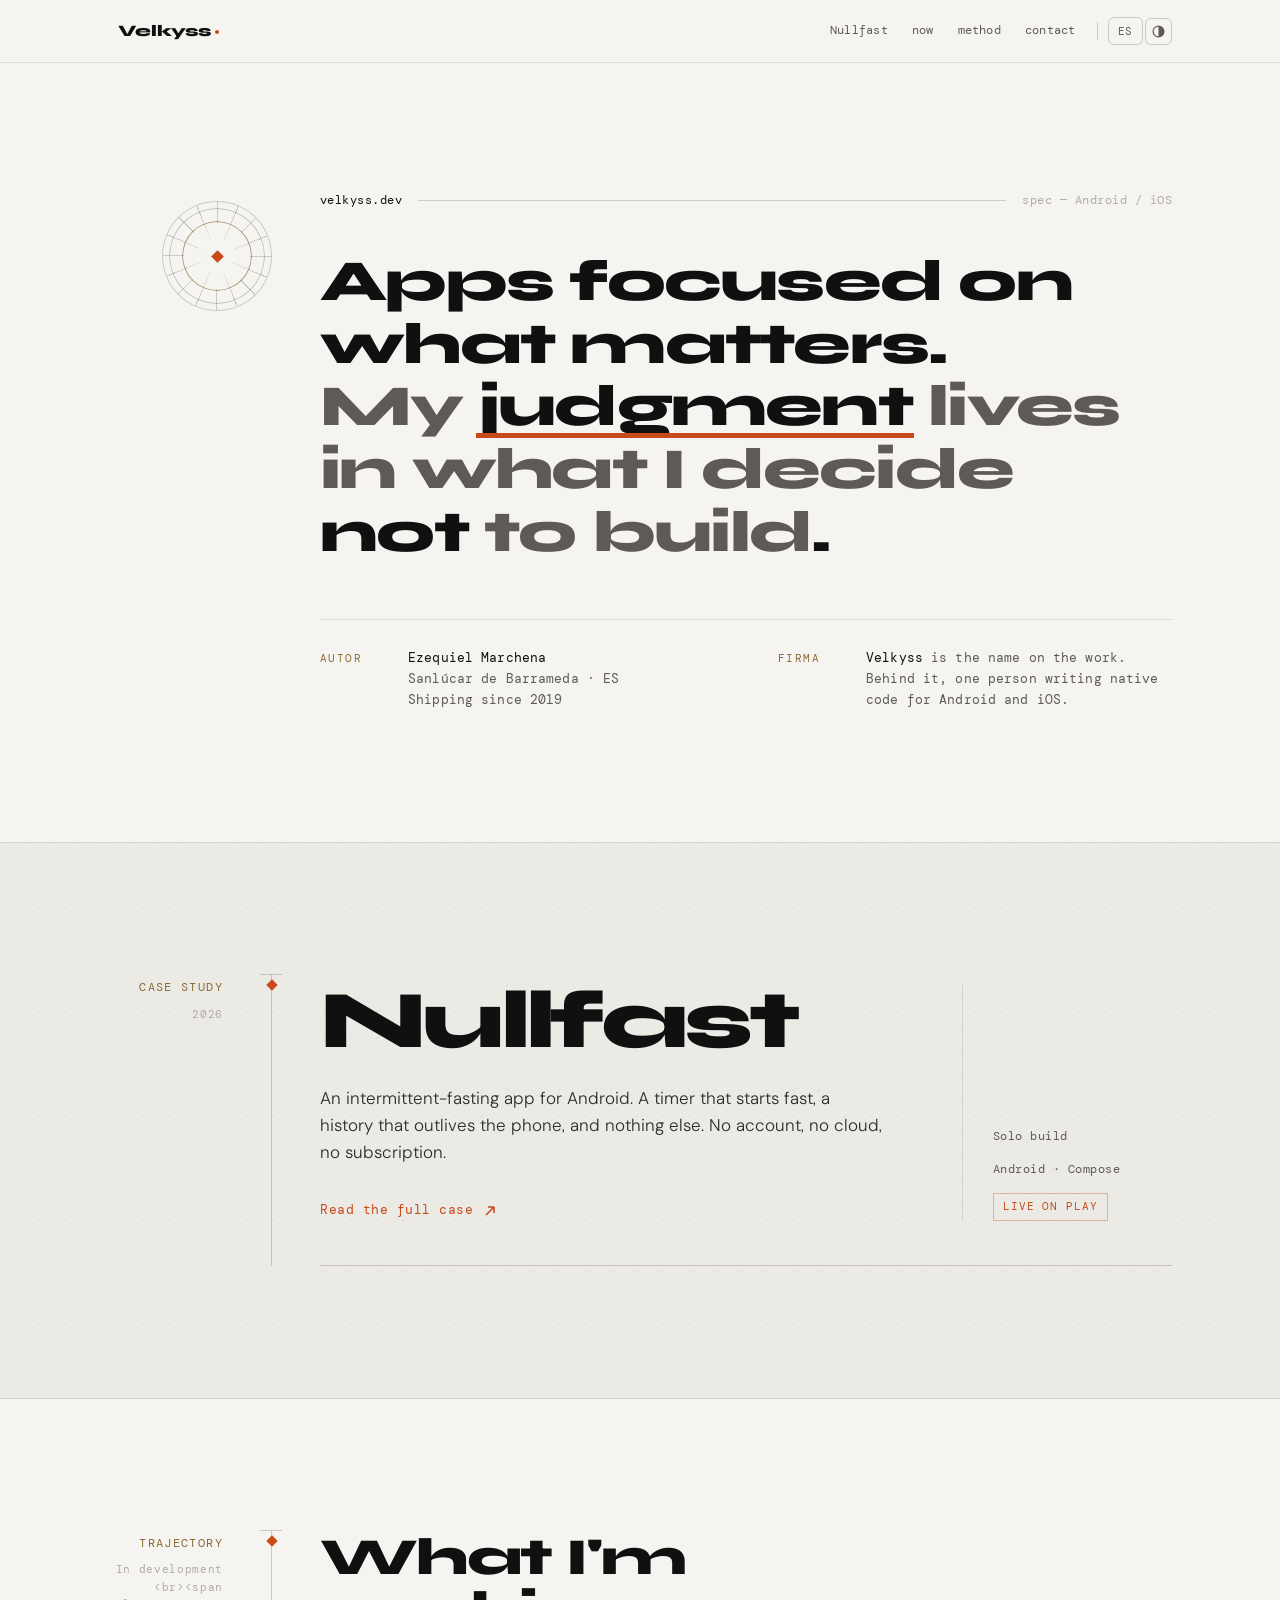
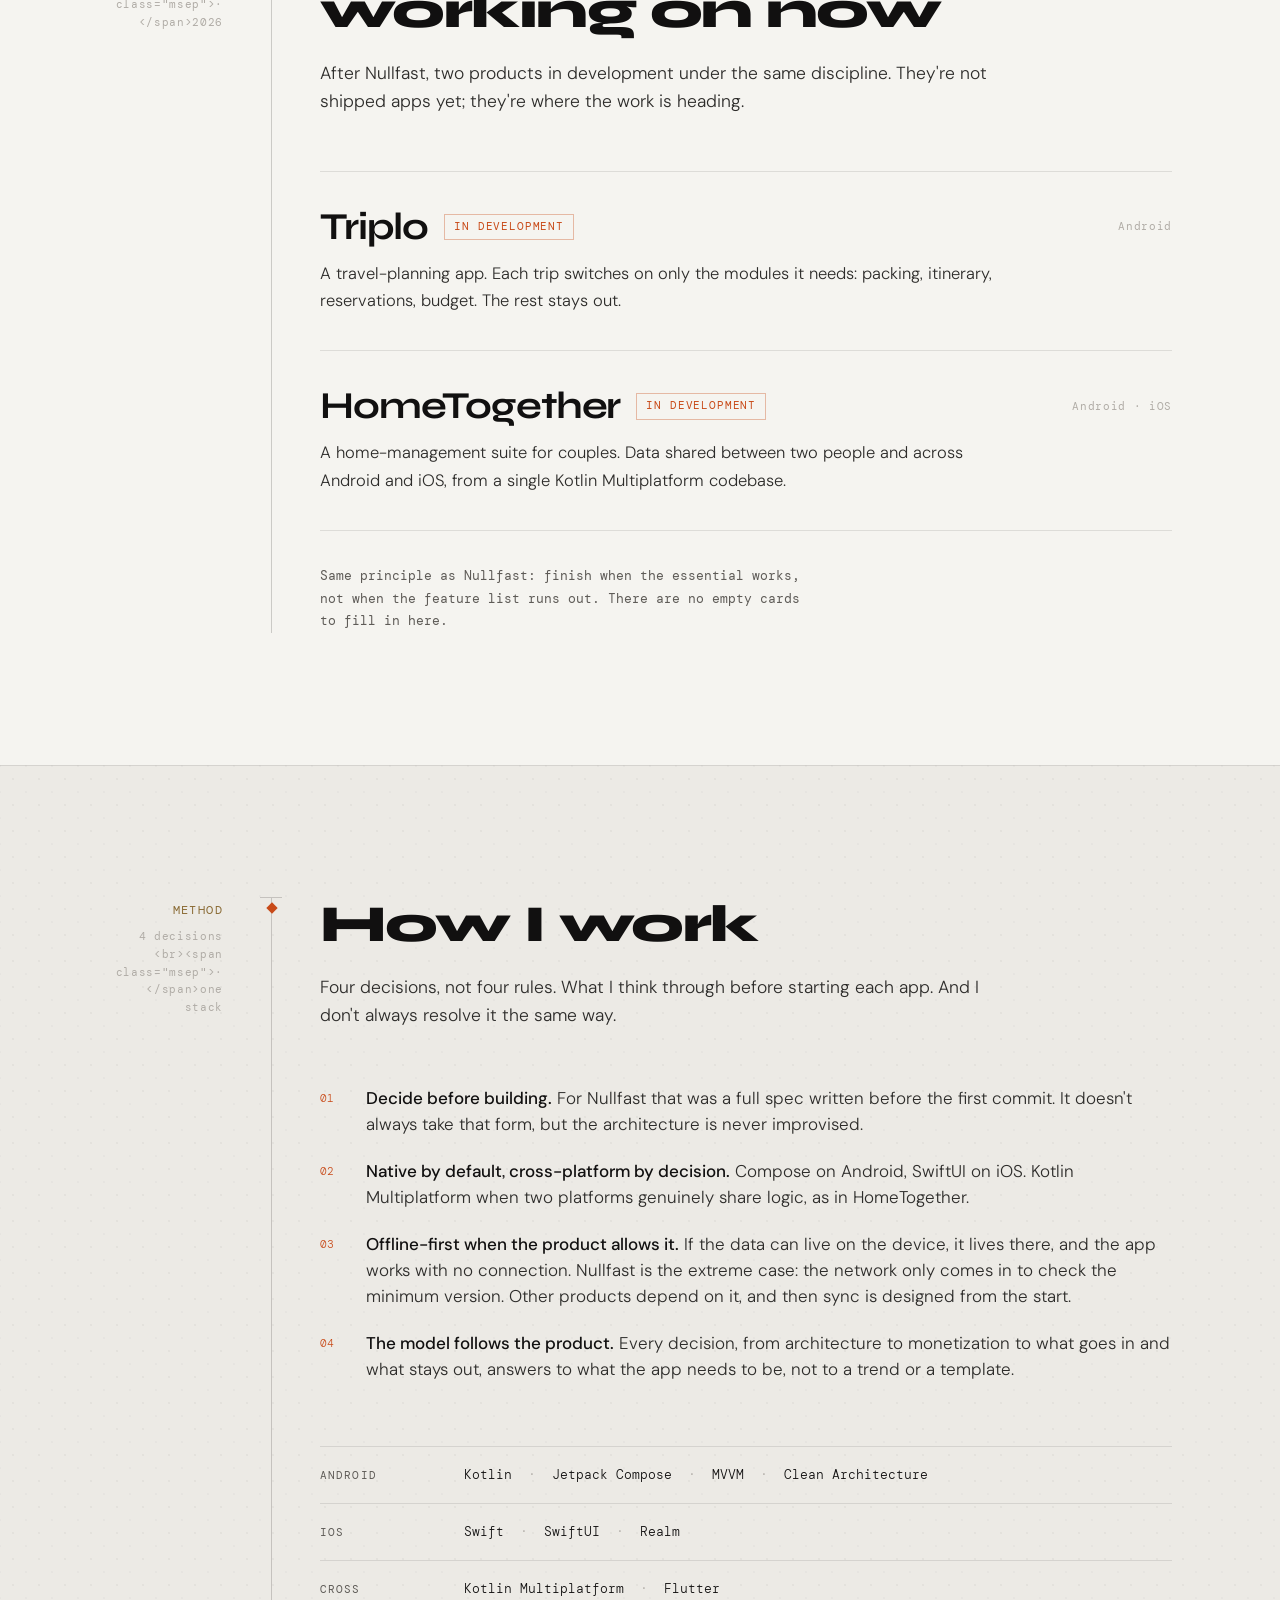
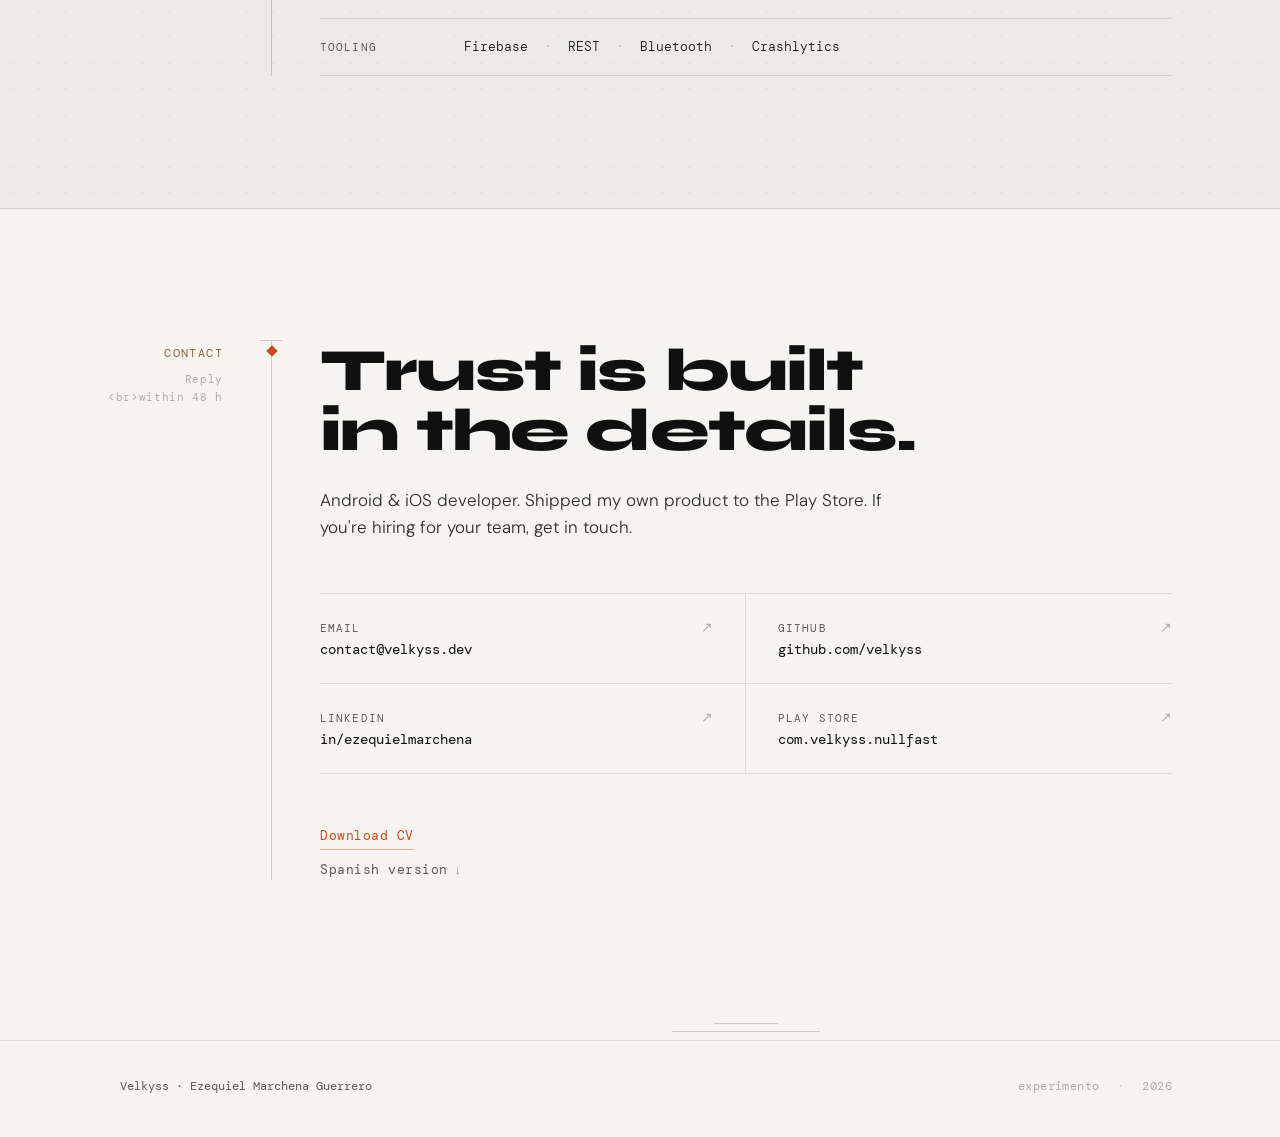
==== experiment/index.html @ 4d7c93d2 "feat: rediseña el portfolio" ====
<!DOCTYPE html>
<html lang="es" data-theme="dark" data-lang="es">
<head>
<meta charset="UTF-8">
<meta name="viewport" content="width=device-width, initial-scale=1.0">

<title>Velkyss · Ezequiel Marchena — Desarrollo Android e iOS (experimento)</title>
<meta name="robots" content="noindex">
<meta name="description" content="Experimento de diseño para velkyss.dev — no indexar.">

<link rel="icon" type="image/svg+xml" href="/assets/symbol-dark.svg">

<link rel="preconnect" href="https://fonts.googleapis.com">
<link rel="preconnect" href="https://fonts.gstatic.com" crossorigin>
<link href="https://fonts.googleapis.com/css2?family=Syne:wght@600;700;800&family=DM+Sans:wght@300;400;500&family=DM+Mono:wght@300;400;500&display=swap" rel="stylesheet">

<link rel="stylesheet" href="style.css">
</head>
<body>

<nav class="top">
  <div class="container">
    <a class="brand" href="#top" aria-label="Velkyss">
      <img src="/assets/symbol-dark.svg" alt="">
      <span>Velkyss<span class="dot"></span></span>
    </a>

    <div class="nav-end">
      <a class="nav-link" href="#nullfast"><span data-i18n="navCase">Nullfast</span></a>
      <a class="nav-link" href="#now"><span data-i18n="navNow">ahora</span></a>
      <a class="nav-link" href="#method"><span data-i18n="navMethod">método</span></a>
      <a class="nav-link" href="#contact"><span data-i18n="navContact">contacto</span></a>

      <div class="nav-sep"></div>

      <button class="nav-toggle" id="lang-toggle" aria-label="Cambiar idioma">EN</button>
      <button class="nav-toggle nav-toggle-icon" id="theme-toggle" aria-label="Cambiar tema">
        <svg viewBox="0 0 12 12" aria-hidden="true">
          <circle cx="6" cy="6" r="5" fill="none" stroke="currentColor" stroke-width="1.1"></circle>
          <path d="M6 1 A5 5 0 0 1 6 11 Z" fill="currentColor"></path>
        </svg>
      </button>

      <button class="nav-burger" id="nav-burger" aria-label="Abrir menú" aria-expanded="false">
        <span></span><span></span><span></span>
      </button>
    </div>
  </div>

  <div class="nav-mobile" id="nav-mobile">
    <a href="#nullfast"><span data-i18n="navCase">Nullfast</span></a>
    <a href="#now"><span data-i18n="navNow">ahora</span></a>
    <a href="#method"><span data-i18n="navMethod">método</span></a>
    <a href="#contact"><span data-i18n="navContact">contacto</span></a>
  </div>
</nav>

<span id="top"></span>

<!-- ═══════════════ HERO ═══════════════ -->
<header class="hero">
  <div class="container hero-grid">
    <div class="hero-rail" aria-hidden="true">
      <div class="hero-rose"><span></span></div>
    </div>

    <div class="hero-body">
    <div class="hero-stamp">
      <span class="hero-stamp-k">velkyss.dev</span>
      <span class="hero-stamp-line"></span>
      <span class="hero-stamp-v">spec — Android / iOS</span>
    </div>

    <h1 class="hero-statement" data-i18n-html="heroStatement">
      Apps centradas en lo que importa.<br>
      <span class="soft">Mi</span> <span class="underline">criterio</span> <span class="soft">está en lo que decido</span> no <span class="soft">construir</span>.
    </h1>

    <dl class="hero-spec">
      <div class="hs-field">
        <dt>Autor</dt>
        <dd data-i18n-html="heroMetaR">
          <span class="who">Ezequiel Marchena</span><br>
          Sanlúcar de Barrameda · ES<br>
          Activo desde 2019
        </dd>
      </div>
      <div class="hs-field">
        <dt>Firma</dt>
        <dd data-i18n-html="heroMetaL">
          <strong>Velkyss</strong> es el nombre con el que firmo el trabajo.<br>
          Detrás hay una persona escribiendo código nativo<br>
          para Android e iOS.
        </dd>
      </div>
    </dl>
    </div>
  </div>
</header>

<main class="flow">

<!-- ═══════════════ NULLFAST — TARJETA RESUMEN ═══════════════ -->
<section class="sec sec-band" id="nullfast">
  <div class="container sec-grid">
    <div class="sec-rail reveal">
      <span class="sec-field" data-i18n="projEyebrow">Caso de estudio</span>
      <span class="sec-meta">2026</span>
    </div>

    <div class="sec-body">
      <a class="case-card reveal" href="/experiment/nullfast/">
        <div class="case-card-main">
          <h2 class="case-card-name">Nullfast</h2>
          <p class="case-card-summary" data-i18n="cardSummary">
            App de ayuno intermitente para Android. Un temporizador que arranca rápido, un historial que sobrevive al teléfono, y nada más. Sin cuenta, sin nube, sin suscripción.
          </p>
          <span class="case-card-cta">
            <span data-i18n="cardCta">Ver el caso completo</span>
            <svg viewBox="0 0 14 14" fill="none" stroke="currentColor" stroke-width="1.5" aria-hidden="true"><path d="M3 11L11 3 M11 3H5 M11 3V9"></path></svg>
          </span>
        </div>
        <div class="case-card-meta">
          <div class="ccm-row"><span class="ccm-k" data-i18n="cardMetaScope">Una persona</span></div>
          <div class="ccm-row"><span class="ccm-k" data-i18n="cardMetaPlatform">Android · Compose</span></div>
          <div class="ccm-row"><span class="ccm-status" data-i18n="cardMetaStatus">En Play Store</span></div>
        </div>
      </a>
    </div>
  </div>
</section>

<!-- ═══════════════ EN QUÉ TRABAJO AHORA ═══════════════ -->
<section class="sec" id="now">
  <div class="container sec-grid">
    <div class="sec-rail reveal">
      <span class="sec-field" data-i18n="nowLabel">Trayectoria</span>
      <span class="sec-meta" data-i18n="nowMeta">En desarrollo · 2026</span>
    </div>

    <div class="sec-body">
      <h2 class="sec-title reveal" data-i18n="nowTitle">En qué trabajo ahora</h2>
      <p class="sec-lede reveal" data-i18n="nowIntro">
        Después de Nullfast, dos productos en desarrollo bajo la misma disciplina. No son apps publicadas todavía; son hacia dónde va el trabajo.
      </p>

      <div class="trajectory reveal-stagger">
        <article class="trajectory-item">
          <div class="trajectory-head">
            <h3 class="trajectory-name">Triplo</h3>
            <span class="trajectory-status" data-i18n="triploStatus">En desarrollo</span>
            <span class="trajectory-plat">Android</span>
          </div>
          <p class="trajectory-desc" data-i18n-html="triploDesc">
            App de planificación de viajes. Cada viaje activa solo los módulos que necesita: equipaje, itinerario, reservas, presupuesto. El resto, fuera.
          </p>
        </article>

        <article class="trajectory-item">
          <div class="trajectory-head">
            <h3 class="trajectory-name">HomeTogether</h3>
            <span class="trajectory-status" data-i18n="htStatus">En desarrollo</span>
            <span class="trajectory-plat">Android · iOS</span>
          </div>
          <p class="trajectory-desc" data-i18n-html="htDesc">
            Suite de gestión doméstica para parejas. Datos compartidos entre dos personas y entre Android e iOS, desde una sola base de código en Kotlin Multiplatform.
          </p>
        </article>
      </div>

      <p class="now-closing reveal" data-i18n="nowClosing">
        Mismo principio que Nullfast: terminar cuando lo esencial funciona, no cuando se agota la lista de funciones. No hay tarjetas vacías que rellenar aquí.
      </p>
    </div>
  </div>
</section>

<!-- ═══════════════ MÉTODO + STACK ═══════════════ -->
<section class="sec sec-band" id="method">
  <div class="container sec-grid">
    <div class="sec-rail reveal">
      <span class="sec-field" data-i18n="methodLabel">Método</span>
      <span class="sec-meta" data-i18n="methodMeta">Cuatro decisiones · un stack</span>
    </div>

    <div class="sec-body">
      <h2 class="sec-title reveal" data-i18n="methodTitle">Cómo trabajo</h2>
      <p class="sec-lede reveal" data-i18n="methodLede">
        Cuatro decisiones, no cuatro reglas. Lo que pienso antes de empezar cada app. Y no siempre lo resuelvo de la misma manera.
      </p>

      <ul class="method-points reveal-stagger">
        <li><span class="n">01</span><span data-i18n-html="m1"><strong>Decidir antes de construir.</strong> En Nullfast fue una spec escrita entera antes del primer commit. No siempre toma esa forma, pero la arquitectura nunca se improvisa.</span></li>
        <li><span class="n">02</span><span data-i18n-html="m2"><strong>Nativo por defecto, cross-platform por decisión.</strong> Compose en Android, SwiftUI en iOS. Kotlin Multiplatform cuando hay dos plataformas que de verdad comparten lógica, como en HomeTogether.</span></li>
        <li><span class="n">03</span><span data-i18n-html="m3"><strong>Offline-first cuando el producto lo permite.</strong> Si los datos pueden vivir en el dispositivo, viven ahí, y la app funciona sin conexión. Nullfast es el caso extremo: la red solo entra para comprobar la versión mínima. Otros productos dependen de ella, y entonces la sincronización se diseña desde el principio.</span></li>
        <li><span class="n">04</span><span data-i18n-html="m4"><strong>El modelo sigue al producto.</strong> Cada decisión, desde la arquitectura hasta la monetización o qué entra y qué no, responde a lo que la app necesita ser, no a una moda ni a una plantilla.</span></li>
      </ul>

      <div class="stack-table reveal-stagger" aria-label="Stack">
        <div class="stack-row">
          <span class="role">Android</span>
          <span class="items">Kotlin <span class="sep">·</span> Jetpack Compose <span class="sep">·</span> MVVM <span class="sep">·</span> <span data-i18n="stackCleanArch">Clean Architecture</span></span>
        </div>
        <div class="stack-row">
          <span class="role">iOS</span>
          <span class="items">Swift <span class="sep">·</span> SwiftUI <span class="sep">·</span> Realm</span>
        </div>
        <div class="stack-row">
          <span class="role" data-i18n="stackCross">Cross</span>
          <span class="items">Kotlin Multiplatform <span class="sep">·</span> Flutter</span>
        </div>
        <div class="stack-row">
          <span class="role" data-i18n="stackTools">Herramientas</span>
          <span class="items">Firebase <span class="sep">·</span> REST <span class="sep">·</span> Bluetooth <span class="sep">·</span> Crashlytics</span>
        </div>
      </div>
    </div>
  </div>
</section>

<!-- ═══════════════ CONTACTO ═══════════════ -->
<section class="sec" id="contact">
  <div class="container sec-grid">
    <div class="sec-rail reveal">
      <span class="sec-field" data-i18n="contactLabel">Contacto</span>
      <span class="sec-meta" data-i18n="contactMeta">Respuesta en 48 h</span>
    </div>

    <div class="sec-body">
      <h2 class="contact-title reveal" data-i18n-html="contactTitle">
        La confianza se construye en los detalles.
      </h2>
      <p class="contact-sub reveal" data-i18n="contactSub">
        Desarrollador Android e iOS. Producto propio en la Play Store. Si buscas a alguien para tu equipo, escríbeme.
      </p>

      <div class="contact-channels reveal-stagger">
        <a class="channel" href="mailto:contact@velkyss.dev">
          <span><span class="k">Email</span><br>contact@velkyss.dev</span>
          <span class="arrow">↗</span>
        </a>
        <a class="channel" href="https://github.com/velkyss" target="_blank" rel="noopener">
          <span><span class="k">GitHub</span><br>github.com/velkyss</span>
          <span class="arrow">↗</span>
        </a>
        <a class="channel" href="https://www.linkedin.com/in/ezequielmarchena/" target="_blank" rel="noopener">
          <span><span class="k">LinkedIn</span><br>in/ezequielmarchena</span>
          <span class="arrow">↗</span>
        </a>
        <a class="channel" href="https://play.google.com/store/apps/details?id=com.velkyss.nullfast" target="_blank" rel="noopener">
          <span><span class="k">Play Store</span><br>com.velkyss.nullfast</span>
          <span class="arrow">↗</span>
        </a>
      </div>

      <div class="cv-download">
        <a data-cv="primary" href="/cv/Ezequiel-Marchena-CV-ES.pdf" download class="result-link">
          <span data-i18n="cvDownload">Descargar CV</span>
        </a>
        <a data-cv="secondary" href="/cv/Ezequiel-Marchena-CV-EN.pdf" download class="cv-alt">
          <span data-i18n="cvOther">Versión en inglés</span>
          <span class="cv-alt__arrow" aria-hidden="true">↓</span>
        </a>
      </div>
    </div>
  </div>
</section>

</main>

<div class="threshold" aria-hidden="true"></div>

<!-- ═══════════════ FOOTER ═══════════════ -->
<footer>
  <div class="container">
    <div class="foot-l">
      <img src="/assets/symbol-dark.svg" alt="">
      <span>Velkyss · Ezequiel Marchena Guerrero</span>
    </div>
    <div class="foot-r">
      <span>experimento</span>
      <span class="sep">·</span>
      <span>2026</span>
    </div>
  </div>
</footer>

<script src="/strings.js"></script>
<script src="/i18n.js"></script>
<script src="/theme.js"></script>
<script src="/main.js"></script>
</body>
</html>
---- experiment/style.css ----
/* ════════════════════════════════════════════════════════════════
   velkyss.dev — EXPERIMENTO de diseño «Especificación»
   Rail de changelog + Ember = decisión. Reutiliza tokens de marca.
   ════════════════════════════════════════════════════════════════ */

:root {
  --ink:        #0E0D0D;
  --ink-1:      #111010;
  --ink-2:      #161514;
  --ink-3:      #1C1B19;
  --line:       rgba(245, 244, 240, 0.07);
  --line-2:     rgba(245, 244, 240, 0.12);
  --fog:        #F5F4F0;
  --fog-dim:    #BFBCB6;
  --fog-mute:   #807D78;
  --fog-faint:  #4A4744;
  --accent:     #C84A18;
  --accent-hi:  #E5622E;
  --gilt:       #A9854D;   /* bizantino: metal de las inscripciones, nunca de la acción */

  --container:  1120px;
  --gutter:     28px;
  --rail:       164px;      /* ancho de la columna-margen (spec rail) */
  --rail-gap:   48px;       /* separación rail → contenido */
  --section-y:  132px;

  --font-display: "Syne", system-ui, sans-serif;
  --font-body:    "DM Sans", system-ui, sans-serif;
  --font-mono:    "DM Mono", ui-monospace, "SF Mono", monospace;
}

html[data-theme="light"] {
  --ink:       #F5F4F0;
  --ink-1:     #F1F0EB;
  --ink-2:     #ECEAE5;
  --ink-3:     #E5E2DC;
  --line:      rgba(17, 16, 16, 0.10);
  --line-2:    rgba(17, 16, 16, 0.18);
  --fog:       #111010;
  --fog-dim:   #2D2C2A;
  --fog-mute:  #5E5B57;
  --fog-faint: #B0ACA6;
  --gilt:      #8A6B35;
}

* { box-sizing: border-box; margin: 0; padding: 0; }

html { scroll-behavior: smooth; }
html, body { background: var(--ink); }
body {
  color: var(--fog);
  font-family: var(--font-body);
  font-weight: 400;
  font-size: 16px;
  line-height: 1.6;
  -webkit-font-smoothing: antialiased;
  text-rendering: optimizeLegibility;
  font-feature-settings: "ss01", "kern";
  transition: background-color .4s ease, color .4s ease;
}

::selection { background: var(--accent); color: #fff; }

a { color: inherit; text-decoration: none; }

:focus-visible {
  outline: 2px solid var(--accent-hi);
  outline-offset: 3px;
  border-radius: 2px;
}

.container {
  max-width: var(--container);
  margin: 0 auto;
  padding: 0 var(--gutter);
}

section[id], header[id] { scroll-margin-top: 84px; }

/* ─── reveal on scroll ────────────────────────────────────────────── */
.reveal {
  opacity: 0;
  transform: translateY(18px);
  transition: opacity .8s cubic-bezier(0.16, 1, 0.3, 1),
              transform .8s cubic-bezier(0.16, 1, 0.3, 1);
}
.reveal.in { opacity: 1; transform: translateY(0); }

.reveal-stagger > * {
  opacity: 0;
  transform: translateY(14px);
  transition: opacity .7s cubic-bezier(0.16, 1, 0.3, 1),
              transform .7s cubic-bezier(0.16, 1, 0.3, 1);
}
.reveal-stagger.in > *:nth-child(1) { transition-delay: 0ms;   }
.reveal-stagger.in > *:nth-child(2) { transition-delay: 70ms;  }
.reveal-stagger.in > *:nth-child(3) { transition-delay: 140ms; }
.reveal-stagger.in > *:nth-child(4) { transition-delay: 210ms; }
.reveal-stagger.in > *:nth-child(5) { transition-delay: 280ms; }
.reveal-stagger.in > *:nth-child(6) { transition-delay: 350ms; }
.reveal-stagger.in > * { opacity: 1; transform: translateY(0); }

/* ═══════════════ NAV ═══════════════ */
nav.top {
  position: sticky;
  top: 0;
  z-index: 50;
  background: color-mix(in oklab, var(--ink) 86%, transparent);
  backdrop-filter: saturate(140%) blur(12px);
  -webkit-backdrop-filter: saturate(140%) blur(12px);
  border-bottom: 1px solid var(--line);
  transition: background-color .3s ease, border-color .3s ease;
}
nav.top.scrolled {
  background: color-mix(in oklab, var(--ink) 95%, transparent);
  border-bottom-color: var(--line-2);
}
nav.top .container {
  height: 62px;
  display: flex;
  align-items: center;
  justify-content: space-between;
  gap: 24px;
  transition: height .3s ease;
}
nav.top.scrolled .container { height: 54px; }

.brand {
  display: flex;
  align-items: center;
  gap: 10px;
  font-family: var(--font-display);
  font-weight: 800;
  font-size: 16px;
  letter-spacing: -0.01em;
  transition: opacity .2s ease;
}
.brand:hover { opacity: 0.85; }
.brand img {
  height: 22px; width: auto; display: block;
  transition: transform .4s cubic-bezier(0.16, 1, 0.3, 1);
}
.brand:hover img { transform: rotate(-8deg); }
.brand .dot {
  width: 4px; height: 4px; border-radius: 50%;
  background: var(--accent); display: inline-block;
  margin-left: 4px; vertical-align: middle;
}

.nav-end { display: flex; align-items: center; gap: 2px; }
.nav-link {
  font-family: var(--font-mono);
  font-size: 12px;
  letter-spacing: 0.02em;
  color: var(--fog-mute);
  padding: 8px 11px;
  transition: color .2s ease;
  position: relative;
}
.nav-link::after {
  content: "";
  position: absolute;
  left: 11px; right: 11px; bottom: 5px;
  height: 1px;
  background: var(--accent);
  transform: scaleX(0);
  transform-origin: left center;
  transition: transform .35s cubic-bezier(0.16, 1, 0.3, 1);
}
.nav-link:hover { color: var(--fog); }
.nav-link:hover::after { transform: scaleX(1); }

.nav-toggle {
  font-family: var(--font-mono);
  font-size: 11px;
  letter-spacing: 0.06em;
  color: var(--fog-mute);
  background: transparent;
  border: 1px solid var(--line-2);
  border-radius: 6px;
  padding: 6px 9px;
  cursor: pointer;
  display: inline-flex;
  align-items: center;
  justify-content: center;
  transition: color .15s, border-color .15s;
}
.nav-toggle:hover { color: var(--fog); border-color: var(--fog-mute); }
.nav-toggle-icon { padding: 6px; }
.nav-toggle-icon svg { width: 13px; height: 13px; display: block; }
.nav-sep { width: 1px; height: 18px; background: var(--line-2); margin: 0 8px; }

.nav-burger {
  display: none;
  flex-direction: column;
  justify-content: center;
  gap: 4px;
  width: 30px; height: 30px;
  margin-left: 4px;
  background: transparent;
  border: 1px solid var(--line-2);
  border-radius: 6px;
  cursor: pointer;
}
.nav-burger span {
  display: block; width: 14px; height: 1.5px; margin: 0 auto;
  background: var(--fog-mute);
  transition: transform .22s ease, opacity .15s ease;
}
.nav-burger[aria-expanded="true"] span:nth-child(1) { transform: translateY(5.5px) rotate(45deg); }
.nav-burger[aria-expanded="true"] span:nth-child(2) { opacity: 0; }
.nav-burger[aria-expanded="true"] span:nth-child(3) { transform: translateY(-5.5px) rotate(-45deg); }

.nav-mobile {
  display: none;
  flex-direction: column;
  border-top: 1px solid var(--line);
  background: var(--ink-1);
  padding: 8px var(--gutter) 16px;
}
.nav-mobile.open { display: flex; }
.nav-mobile a {
  font-family: var(--font-mono);
  font-size: 13px;
  letter-spacing: 0.04em;
  color: var(--fog-mute);
  padding: 14px 0;
  border-bottom: 1px solid var(--line);
  transition: color .15s;
}
.nav-mobile a:last-child { border-bottom: 0; }
.nav-mobile a:hover { color: var(--fog); }

/* ═══════════════ HERO ═══════════════ */
.hero {
  padding-top: 128px;
  padding-bottom: var(--section-y);
}

/* misma retícula que las secciones: el margen del hero es la ventana,
   su jamba derecha cae sobre la vertical del rail del resto de la página */
.hero-grid {
  display: grid;
  grid-template-columns: var(--rail) 1fr;
  align-items: stretch;
}
.hero-rail { position: relative; }
.hero-body { padding-left: var(--rail-gap); min-width: 0; }

/* rosetón: tracería radial en dos coronas desfasadas, anillo dorado
   y el ascua como óculo central. Círculo — masa ornamental, no objeto. */
.hero-rose {
  position: absolute;
  top: 10px; right: 0;
  width: 110px; height: 110px;
  border: 1px solid var(--line-2);
  border-radius: 50%;
  /* doble llanta: segundo anillo perimetral, tracería de placa */
  background: radial-gradient(circle closest-side,
    transparent 0 86%, var(--line-2) 87% 88%, transparent 89%);
  animation: fade-in 1.4s ease .5s both;
}
.hero-rose::before {           /* corona exterior: 16 radios finos */
  content: "";
  position: absolute;
  inset: 0;
  border-radius: 50%;
  background: repeating-conic-gradient(var(--line-2) 0 1.3deg, transparent 1.3deg 22.5deg);
  -webkit-mask: radial-gradient(circle closest-side, transparent 0 61%, #000 62%);
  mask: radial-gradient(circle closest-side, transparent 0 61%, #000 62%);
}
.hero-rose::after {            /* corona interior: 8 radios y anillo gilt */
  content: "";
  position: absolute;
  inset: 19px;
  border: 1px solid color-mix(in oklab, var(--gilt) 70%, transparent);
  border-radius: 50%;
  background: repeating-conic-gradient(from 22.5deg, var(--line) 0 2deg, transparent 2deg 45deg);
  -webkit-mask: radial-gradient(circle closest-side, transparent 0 50%, #000 51%);
  mask: radial-gradient(circle closest-side, transparent 0 50%, #000 51%);
}
.hero-rose > span {            /* óculo: la hoguera en el corazón */
  position: absolute;
  left: 50%; top: 50%;
  width: 9px; height: 9px;
  margin: -4.5px 0 0 -4.5px;
  background: var(--accent);
  transform: rotate(45deg);
  animation: fade-in .8s ease .9s both,
             ember-breathe 4.5s ease-in-out 1.7s infinite;
}
@keyframes ember-breathe {
  0%, 100% { opacity: 1;   box-shadow: 0 0 20px 3px color-mix(in oklab, var(--accent) 55%, transparent); }
  50%      { opacity: .65; box-shadow: 0 0 10px 1px color-mix(in oklab, var(--accent) 28%, transparent); }
}

/* stamp — cabecera tipo spec */
.hero-stamp {
  display: flex;
  align-items: center;
  gap: 16px;
  font-family: var(--font-mono);
  font-size: 12px;
  letter-spacing: 0.04em;
  color: var(--fog-mute);
  margin-bottom: 40px;
  animation: fade-in .8s ease .1s both;
}
.hero-stamp-k { color: var(--fog); }
.hero-stamp-line { flex: 1; height: 1px; background: var(--line-2); }
.hero-stamp-v { color: var(--fog-faint); }

@keyframes fade-in { from { opacity: 0; } to { opacity: 1; } }

.hero-statement {
  font-family: var(--font-display);
  font-weight: 800;
  font-size: clamp(34px, 4.7vw, 58px);
  line-height: 1.08;
  letter-spacing: -0.03em;
  max-width: 21ch;
  color: var(--fog);
  text-wrap: balance;
  animation: hero-line .9s cubic-bezier(0.16, 1, 0.3, 1) .18s both;
}
@keyframes hero-line {
  from { opacity: 0; transform: translateY(26px); }
  to   { opacity: 1; transform: translateY(0); }
}
.hero-statement .soft { color: var(--fog-mute); }

/* Ember = decisión: la marca sobre «criterio». Trazo que se dibuja. */
.hero-statement .underline {
  color: var(--fog);
  position: relative;
  white-space: nowrap;
}
.hero-statement .underline::after {
  content: "";
  position: absolute;
  left: -0.04em; right: -0.04em;
  bottom: 0.06em;
  height: 0.09em;
  background: var(--accent);
  transform: scaleX(0);
  transform-origin: left center;
  animation: mark-draw 1s cubic-bezier(0.16, 1, 0.3, 1) 1.1s both;
}
@keyframes mark-draw {
  from { transform: scaleX(0); }
  to   { transform: scaleX(1); }
}

/* ficha de metadatos del hero */
.hero-spec {
  margin-top: 56px;
  display: grid;
  grid-template-columns: 1fr 1fr;
  gap: 40px 64px;
  border-top: 1px solid var(--line);
  padding-top: 28px;
  animation: fade-in .8s cubic-bezier(0.16, 1, 0.3, 1) .6s both;
}
.hs-field { display: grid; grid-template-columns: 68px 1fr; gap: 20px; align-items: start; }
.hs-field dt {
  font-family: var(--font-mono);
  font-size: 10.5px;
  letter-spacing: 0.14em;
  text-transform: uppercase;
  color: var(--gilt);
  padding-top: 3px;
}
.hs-field dd {
  font-family: var(--font-mono);
  font-size: 12.5px;
  line-height: 1.65;
  color: var(--fog-mute);
  letter-spacing: 0.01em;
}
.hs-field dd .who,
.hs-field dd strong { color: var(--fog); font-weight: 400; }

/* ═══════════════ SECCIONES · rail de changelog ═══════════════ */
.sec { position: relative; padding: var(--section-y) 0; }
.sec-band {
  background-color: var(--ink-2);
  /* teselas bizantinas: doble retícula de puntos desfasada media celda */
  background-image:
    radial-gradient(color-mix(in oklab, var(--fog) 4%, transparent) 1px, transparent 1.5px),
    radial-gradient(color-mix(in oklab, var(--fog) 2.5%, transparent) 1px, transparent 1.5px);
  background-size: 26px 26px, 26px 26px;
  background-position: 0 0, 13px 13px;
  border-top: 1px solid var(--line);
  border-bottom: 1px solid var(--line);
}

.sec-grid {
  display: grid;
  grid-template-columns: var(--rail) 1fr;
  align-items: stretch;
}

/* columna-margen: etiqueta + línea vertical + nodo Ember */
.sec-rail {
  position: relative;
  border-right: 1px solid var(--line-2);
  padding: 4px var(--rail-gap) 0 0;
  text-align: right;
}
.sec-rail::after {           /* nodo del changelog, rombo como el óculo */
  content: "";
  position: absolute;
  right: -4.5px; top: 6px;
  width: 8px; height: 8px;
  background: var(--accent);
  transform: rotate(45deg);
}
.sec-rail::before {          /* capitel: la columna remata en horizontal */
  content: "";
  position: absolute;
  right: -11px; top: -1px;
  width: 22px; height: 1px;
  background: var(--line-2);
}
.sec-field {
  display: block;
  font-family: var(--font-mono);
  font-size: 11.5px;
  letter-spacing: 0.12em;
  text-transform: uppercase;
  color: var(--gilt);
}
.sec-meta {
  display: block;
  margin-top: 8px;
  font-family: var(--font-mono);
  font-size: 11px;
  letter-spacing: 0.06em;
  color: var(--fog-faint);
}

.sec-body { padding-left: var(--rail-gap); min-width: 0; }

.sec-title {
  font-family: var(--font-display);
  font-weight: 800;
  font-size: clamp(32px, 4.4vw, 52px);
  letter-spacing: -0.03em;
  line-height: 1.02;
  color: var(--fog);
  margin-bottom: 22px;
  text-wrap: balance;
}
.sec-lede {
  font-size: 17.5px;
  font-weight: 300;
  line-height: 1.6;
  color: var(--fog-dim);
  max-width: 58ch;
  margin-bottom: 56px;
  text-wrap: pretty;
}

/* ─── Nullfast — tarjeta resumen ─────────────────────────────────── */
.case-card {
  display: grid;
  grid-template-columns: 1fr 210px;
  gap: 56px;
  align-items: stretch;
  padding: 8px 0 44px;
  border-bottom: 1px solid var(--line-2);
  transition: border-color .3s ease;
}
.case-card:hover { border-color: var(--fog-faint); }
.case-card-main { display: flex; flex-direction: column; align-items: flex-start; }
.case-card-name {
  font-family: var(--font-display);
  font-weight: 800;
  font-size: clamp(44px, 6.4vw, 82px);
  letter-spacing: -0.045em;
  line-height: 0.92;
  color: var(--fog);
  margin-bottom: 26px;
  transition: color .25s ease;
}
.case-card:hover .case-card-name { color: var(--accent-hi); }
.case-card-summary {
  font-size: 17px;
  font-weight: 300;
  line-height: 1.6;
  color: var(--fog-dim);
  max-width: 54ch;
  margin-bottom: 34px;
  text-wrap: pretty;
}
.case-card-cta {
  display: inline-flex;
  align-items: center;
  gap: 10px;
  margin-top: auto;
  font-family: var(--font-mono);
  font-size: 13px;
  letter-spacing: 0.04em;
  color: var(--accent);
}
.case-card-cta svg { width: 14px; height: 14px; transition: transform .3s cubic-bezier(0.16, 1, 0.3, 1); }
.case-card:hover .case-card-cta svg { transform: translate(3px, -3px); }

.case-card-meta {
  display: flex;
  flex-direction: column;
  justify-content: flex-end;
  gap: 14px;
  border-left: 1px solid var(--line);
  padding-left: 30px;
}
.ccm-row { display: flex; }
.ccm-k { font-family: var(--font-mono); font-size: 12px; letter-spacing: 0.04em; color: var(--fog-mute); }
.ccm-status {
  font-family: var(--font-mono);
  font-size: 11px;
  letter-spacing: 0.08em;
  text-transform: uppercase;
  color: var(--accent);
  border: 1px solid color-mix(in oklab, var(--accent) 35%, transparent);
  border-radius: 0;      /* tablilla tallada, sin radio */
  padding: 4px 9px;
  align-self: flex-start;
}

/* ─── trayectoria ────────────────────────────────────────────────── */
.trajectory { border-top: 1px solid var(--line); }
.trajectory-item { padding: 36px 0; border-bottom: 1px solid var(--line); }
.trajectory-head {
  display: flex; align-items: center; gap: 16px; flex-wrap: wrap; margin-bottom: 14px;
}
.trajectory-name {
  font-family: var(--font-display);
  font-weight: 700;
  font-size: clamp(26px, 3.2vw, 38px);
  letter-spacing: -0.03em;
  line-height: 1;
  color: var(--fog);
}
.trajectory-status {
  font-family: var(--font-mono);
  font-size: 10.5px;
  letter-spacing: 0.08em;
  text-transform: uppercase;
  color: var(--accent);
  border: 1px solid color-mix(in oklab, var(--accent) 35%, transparent);
  border-radius: 0;
  padding: 4px 9px;
}
.trajectory-plat {
  font-family: var(--font-mono);
  font-size: 11px;
  letter-spacing: 0.06em;
  color: var(--fog-faint);
  margin-left: auto;
}
.trajectory-desc {
  font-size: 16.5px;
  font-weight: 300;
  line-height: 1.65;
  color: var(--fog-dim);
  max-width: 62ch;
  text-wrap: pretty;
}
.trajectory-desc strong { color: var(--fog); font-weight: 500; }
.now-closing {
  margin-top: 34px;
  font-family: var(--font-mono);
  font-size: 13px;
  line-height: 1.75;
  color: var(--fog-mute);
  max-width: 62ch;
}

/* ─── método + stack ─────────────────────────────────────────────── */
.method-points { list-style: none; display: grid; gap: 20px; margin-bottom: 64px; }
.method-points li {
  display: grid;
  grid-template-columns: 30px 1fr;
  gap: 16px;
  font-size: 17px;
  font-weight: 300;
  line-height: 1.55;
  color: var(--fog-dim);
}
.method-points .n { font-family: var(--font-mono); font-size: 11px; color: var(--accent); padding-top: 5px; }
.method-points strong { color: var(--fog); font-weight: 500; }

.stack-table { border-top: 1px solid var(--line); }
.stack-row {
  display: grid;
  grid-template-columns: 120px 1fr;
  gap: 24px;
  padding: 17px 0;
  border-bottom: 1px solid var(--line);
  align-items: baseline;
}
.stack-row .role {
  font-family: var(--font-mono);
  font-size: 11px;
  letter-spacing: 0.1em;
  text-transform: uppercase;
  color: var(--fog-mute);
}
.stack-row .items {
  font-family: var(--font-mono);
  font-size: 13px;
  color: var(--fog);
  line-height: 1.7;
  font-weight: 300;
}
.stack-row .items .sep { color: var(--fog-faint); margin: 0 8px; }

/* ─── contacto ───────────────────────────────────────────────────── */
.contact-title {
  font-family: var(--font-display);
  font-weight: 800;
  font-size: clamp(36px, 5vw, 60px);
  letter-spacing: -0.03em;
  line-height: 1.0;
  color: var(--fog);
  max-width: 17ch;
  text-wrap: balance;
}
.contact-sub {
  font-size: 17px;
  font-weight: 300;
  color: var(--fog-dim);
  line-height: 1.6;
  max-width: 50ch;
  margin: 26px 0 52px;
}
.contact-channels { display: grid; grid-template-columns: 1fr 1fr; border-top: 1px solid var(--line); }
.channel {
  display: flex;
  align-items: baseline;
  justify-content: space-between;
  gap: 24px;
  padding: 22px 0;
  border-bottom: 1px solid var(--line);
  font-family: var(--font-mono);
  font-size: 14px;
  color: var(--fog);
  transition: color .15s;
}
.channel:nth-child(odd)  { padding-right: 32px; border-right: 1px solid var(--line); }
.channel:nth-child(even) { padding-left: 32px; }
.channel:hover { color: var(--accent-hi); }
.channel:hover .arrow { transform: translate(2px, -2px); color: var(--accent); }
.channel .k { font-size: 11px; letter-spacing: 0.1em; text-transform: uppercase; color: var(--fog-mute); }
.channel .arrow { display: inline-block; transition: transform .25s ease, color .15s; color: var(--fog-faint); }

.result-link {
  display: inline-flex;
  align-items: center;
  gap: 10px;
  font-family: var(--font-mono);
  font-size: 13px;
  letter-spacing: 0.04em;
  color: var(--accent);
  border-bottom: 1px solid color-mix(in oklab, var(--accent) 40%, transparent);
  padding-bottom: 3px;
  transition: color .15s, border-color .15s;
}
.result-link:hover { color: var(--accent-hi); border-color: var(--accent-hi); }

.cv-download { display: flex; flex-direction: column; align-items: flex-start; gap: 0.6rem; margin-top: 52px; }
.cv-alt {
  display: inline-flex;
  align-items: center;
  gap: 6px;
  font-family: var(--font-mono);
  font-size: 0.8rem;
  letter-spacing: 0.04em;
  color: var(--fog-mute);
  transition: color .15s ease;
}
.cv-alt:hover { color: var(--accent-hi); }
.cv-alt__arrow { color: inherit; opacity: 0.6; transition: transform .25s ease, opacity .15s ease; }
.cv-alt:hover .cv-alt__arrow { transform: translateY(2px); opacity: 1; }

/* ═══════════════ PÁGINA DE PROYECTO (nullfast) ═══════════════ */
.proj-hero { padding-top: 112px; padding-bottom: 96px; }

/* rosetón menor: la capilla frente a la catedral del home */
.rose-minor { width: 72px; height: 72px; top: 8px; }
.rose-minor::after { inset: 13px; }

.nav-back { display: inline-flex; align-items: center; gap: 9px; }
.nav-back svg {
  width: 16px; height: 7px;
  transition: transform .3s cubic-bezier(0.16, 1, 0.3, 1);
}
.nav-back:hover svg { transform: translateX(-3px); }

.proj-title {
  font-family: var(--font-display);
  font-weight: 800;
  font-size: clamp(56px, 9vw, 112px);
  letter-spacing: -0.045em;
  line-height: 0.95;
  color: var(--fog);
  view-transition-name: nullfast-title;
  animation: hero-line .9s cubic-bezier(0.16, 1, 0.3, 1) .18s both;
}
.proj-tags {
  margin-top: 20px;
  font-family: var(--font-mono);
  font-size: 12.5px;
  letter-spacing: 0.04em;
  color: var(--fog-mute);
  animation: fade-in .8s ease .45s both;
}
.proj-tags .sep { color: var(--fog-faint); margin: 0 8px; }
.proj-intro {
  margin-top: 30px;
  font-size: 17.5px;
  font-weight: 300;
  line-height: 1.6;
  color: var(--fog-dim);
  max-width: 58ch;
  text-wrap: pretty;
  animation: fade-in .8s cubic-bezier(0.16, 1, 0.3, 1) .6s both;
}

/* capturas: nichos con marco de trazo fino e inscripción al pie */
.case-shots {
  display: grid;
  grid-template-columns: repeat(4, 1fr);
  gap: 22px;
}
.shot { margin: 0; }
.shot img {
  display: block;
  width: 100%;
  height: auto;
  border: 1px solid var(--line-2);
}
.shot figcaption {
  margin-top: 12px;
  font-family: var(--font-mono);
  font-size: 10.5px;
  letter-spacing: 0.14em;
  text-transform: uppercase;
  text-align: center;
  color: var(--gilt);
}

/* partes del caso: numeral lapidario en romano + cuerpo */
.case-part {
  display: grid;
  grid-template-columns: 44px 1fr;
  gap: 20px;
  padding: 38px 0;
  border-top: 1px solid var(--line);
}
.case-part:first-child { border-top: 0; padding-top: 0; }
.case-part .n {
  font-family: var(--font-mono);
  font-size: 12px;
  color: var(--gilt);
  padding-top: 6px;
}
.case-part h3 {
  font-family: var(--font-display);
  font-weight: 700;
  font-size: 22px;
  letter-spacing: -0.015em;
  color: var(--fog);
  margin-bottom: 16px;
}
.case-part p {
  font-size: 16.5px;
  font-weight: 300;
  line-height: 1.65;
  color: var(--fog-dim);
  max-width: 62ch;
  text-wrap: pretty;
}
.case-part strong { color: var(--fog); font-weight: 500; }
.case-part .result-link { margin-top: 24px; }
.result-link svg { width: 12px; height: 12px; }

.decision-list { list-style: none; display: grid; }
.decision-list li {
  display: grid;
  grid-template-columns: 128px 1fr;
  gap: 20px;
  padding: 13px 0;
  border-top: 1px solid var(--line);
  font-size: 16px;
  font-weight: 300;
  line-height: 1.6;
  color: var(--fog-dim);
}
.decision-list li:first-child { border-top: 0; padding-top: 0; }
.decision-list .k {
  font-family: var(--font-mono);
  font-size: 11px;
  letter-spacing: 0.1em;
  text-transform: uppercase;
  color: var(--gilt);
  padding-top: 4px;
}

/* fuera del alcance: rombos huecos — lo que se decidió no construir */
.out-list {
  list-style: none;
  display: grid;
  grid-template-columns: 1fr 1fr;
  gap: 13px 32px;
  font-family: var(--font-mono);
  font-size: 13px;
  color: var(--fog-mute);
}
.out-list li { display: flex; align-items: center; gap: 12px; }
.out-list li::before {
  content: "";
  width: 6px; height: 6px;
  border: 1px solid var(--fog-faint);
  transform: rotate(45deg);
  flex-shrink: 0;
}

.pull-quote {
  margin-top: 72px;
  padding-top: 44px;
  border-top: 1px solid var(--line-2);
}
.pull-quote p {
  font-family: var(--font-display);
  font-weight: 700;
  font-size: clamp(24px, 2.8vw, 36px);
  line-height: 1.15;
  letter-spacing: -0.02em;
  color: var(--fog);
  max-width: 26ch;
  text-wrap: balance;
}
.pull-quote em { font-style: normal; color: var(--accent-hi); }

.proj-foot { padding: 24px 0 96px; }
.proj-foot-inner { padding-left: calc(var(--rail) + var(--rail-gap)); }
.proj-back-link {
  display: inline-flex;
  align-items: center;
  gap: 10px;
  font-family: var(--font-mono);
  font-size: 13px;
  letter-spacing: 0.04em;
  color: var(--fog-mute);
  transition: color .15s;
}
.proj-back-link:hover { color: var(--fog); }
.proj-back-link svg {
  width: 19px; height: 8px;
  transition: transform .3s cubic-bezier(0.16, 1, 0.3, 1);
}
.proj-back-link:hover svg { transform: translateX(-4px); }

/* ─── umbral: corbeles jemer antes de la cripta ──────────────────── */
.threshold { position: relative; height: 28px; }
.threshold::before,
.threshold::after {
  content: "";
  position: absolute;
  /* centrado sobre el eje de la columna de contenido, no del viewport:
     la columna está desplazada (rail + gap)/2 = 106px a la derecha */
  left: calc(50% + 106px);
  transform: translateX(-50%);
  height: 1px;
  background: var(--line-2);
}
.threshold::before { width: 148px; bottom: 8px; }
.threshold::after  { width: 64px;  bottom: 16px; }

/* ─── footer ─────────────────────────────────────────────────────── */
footer { border-top: 1px solid var(--line); padding: 36px 0 40px; }
footer .container {
  display: flex; align-items: center; justify-content: space-between; gap: 24px; flex-wrap: wrap;
}
.foot-l { display: flex; align-items: center; gap: 12px; }
.foot-l img { height: 18px; width: auto; opacity: 0.7; }
.foot-l span { font-family: var(--font-mono); font-size: 12px; color: var(--fog-mute); }
.foot-r { font-family: var(--font-mono); font-size: 11.5px; color: var(--fog-faint); letter-spacing: 0.04em; }
.foot-r .sep { margin: 0 10px; opacity: .6; }

/* ═══════════════ RESPONSIVE ═══════════════ */
@media (max-width: 900px) {
  :root { --section-y: 92px; --gutter: 22px; }

  .nav-link, .nav-sep { display: none; }
  .nav-burger { display: flex; }

  .hero { padding-top: 96px; }
  .hero-grid { grid-template-columns: 1fr; }
  .hero-rail { display: none; }
  .hero-body { padding-left: 0; }
  .hero-spec { grid-template-columns: 1fr; gap: 26px; }

  /* el rail se pliega: etiqueta arriba, sin línea vertical */
  .sec-grid { grid-template-columns: 1fr; }
  .sec-rail {
    border-right: 0;
    text-align: left;
    padding: 0 0 24px 18px;
    margin-bottom: 8px;
  }
  .sec-rail::before { display: none; }
  .sec-rail::after { right: auto; left: 0; top: 3px; }
  .sec-meta { display: inline-block; margin-top: 0; margin-left: 14px; }
  .sec-body { padding-left: 0; }

  .case-card { grid-template-columns: 1fr; gap: 30px; padding-bottom: 34px; }
  .case-card-meta {
    flex-direction: row; flex-wrap: wrap; align-items: center; gap: 10px 20px;
    border-left: 0; padding-left: 0; padding-top: 24px; border-top: 1px solid var(--line);
  }
  .threshold::before,
  .threshold::after { left: 50%; }   /* sin rail no hay desplazamiento del eje */

  .case-shots { grid-template-columns: 1fr 1fr; gap: 18px; }
  .decision-list li { grid-template-columns: 1fr; gap: 6px; }
  .out-list { grid-template-columns: 1fr; }
  .proj-foot-inner { padding-left: 0; }

  .trajectory-plat { margin-left: 0; flex-basis: 100%; }
  .contact-channels { grid-template-columns: 1fr; }
  .channel:nth-child(odd), .channel:nth-child(even) { padding: 22px 0; border-right: 0; }
}

/* ═══════════════ VIEW TRANSITIONS ═══════════════ */
@view-transition { navigation: auto; }
::view-transition-old(root),
::view-transition-new(root) {
  animation-duration: .45s;
  animation-timing-function: cubic-bezier(0.16, 1, 0.3, 1);
}
.case-card-name { view-transition-name: nullfast-title; }

/* ═══════════════ REDUCED MOTION ═══════════════ */
@media (prefers-reduced-motion: reduce) {
  html { scroll-behavior: auto; }
  *, *::before, *::after {
    animation-duration: 0.01ms !important;
    animation-iteration-count: 1 !important;
    transition-duration: 0.01ms !important;
  }
  .reveal, .reveal-stagger > * { opacity: 1 !important; transform: none !important; }
  .hero-statement .underline::after { transform: scaleX(1) !important; }
  @view-transition { navigation: none; }
}
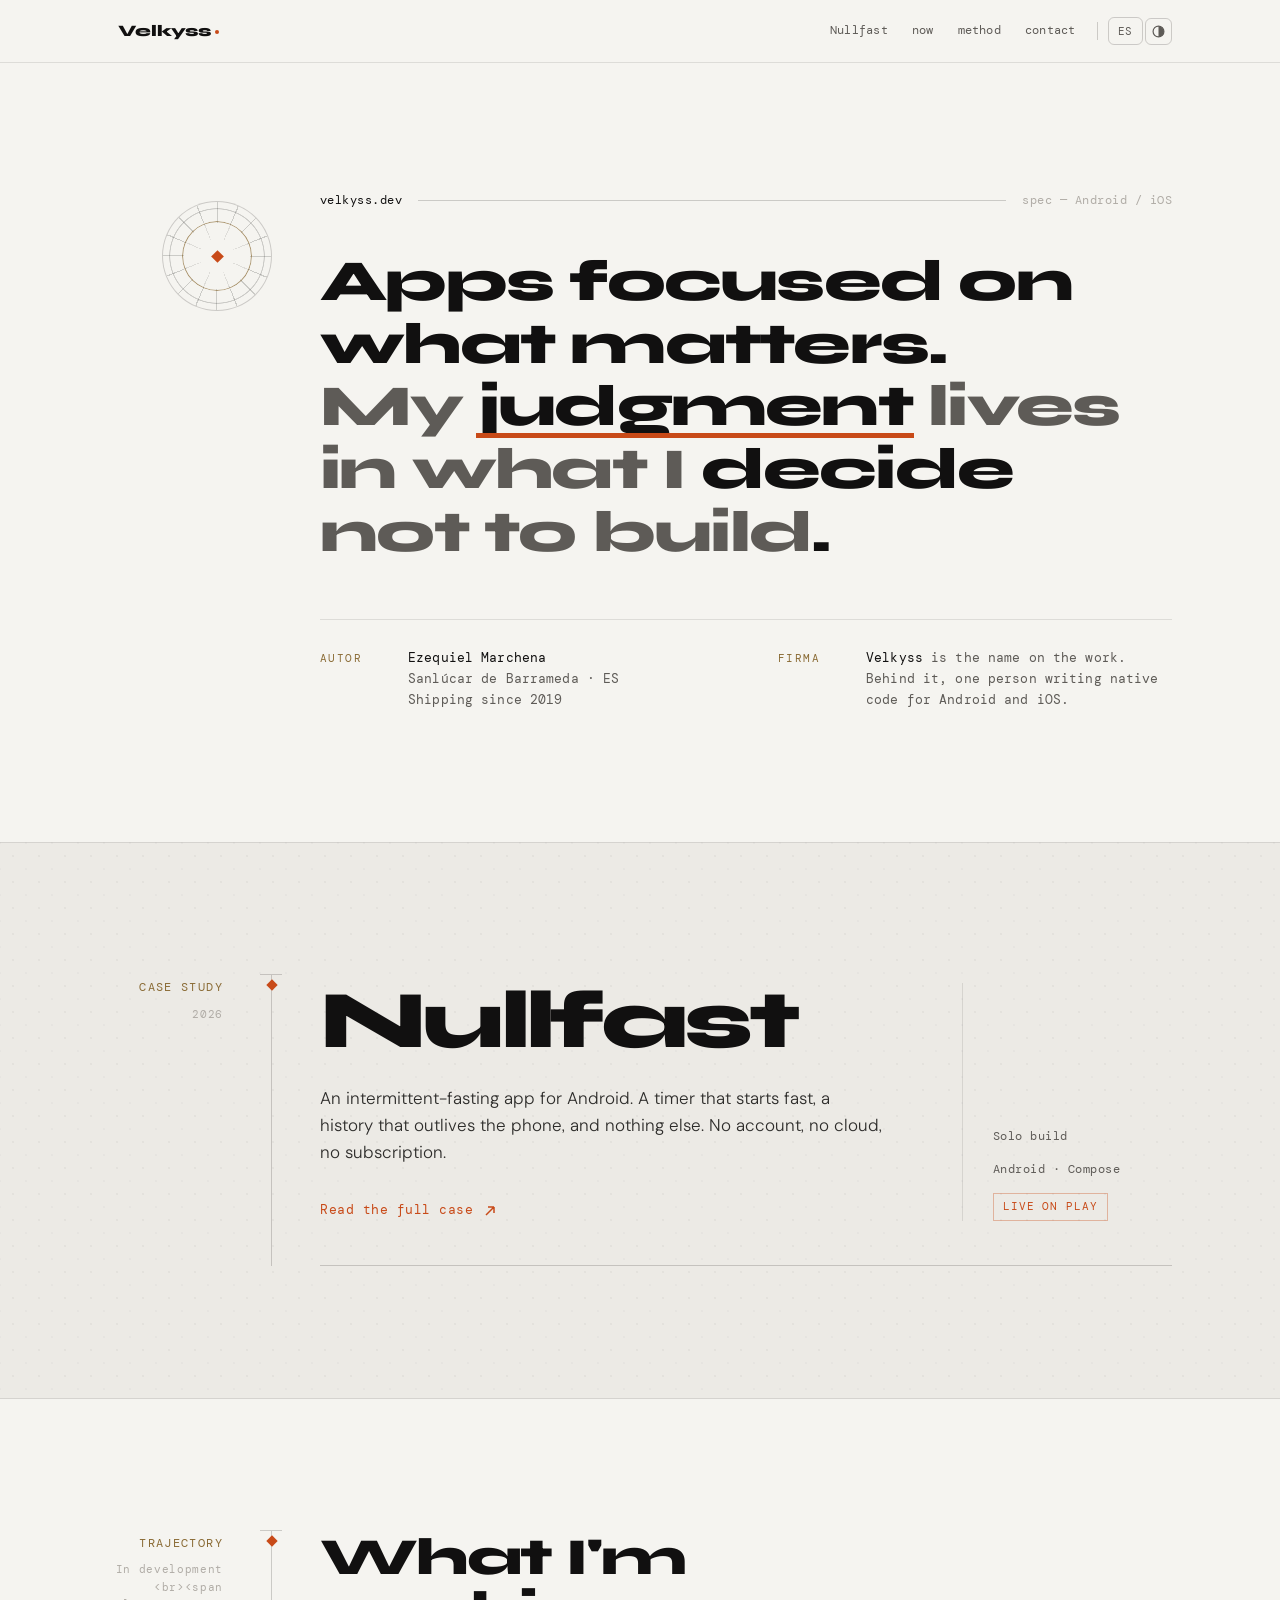
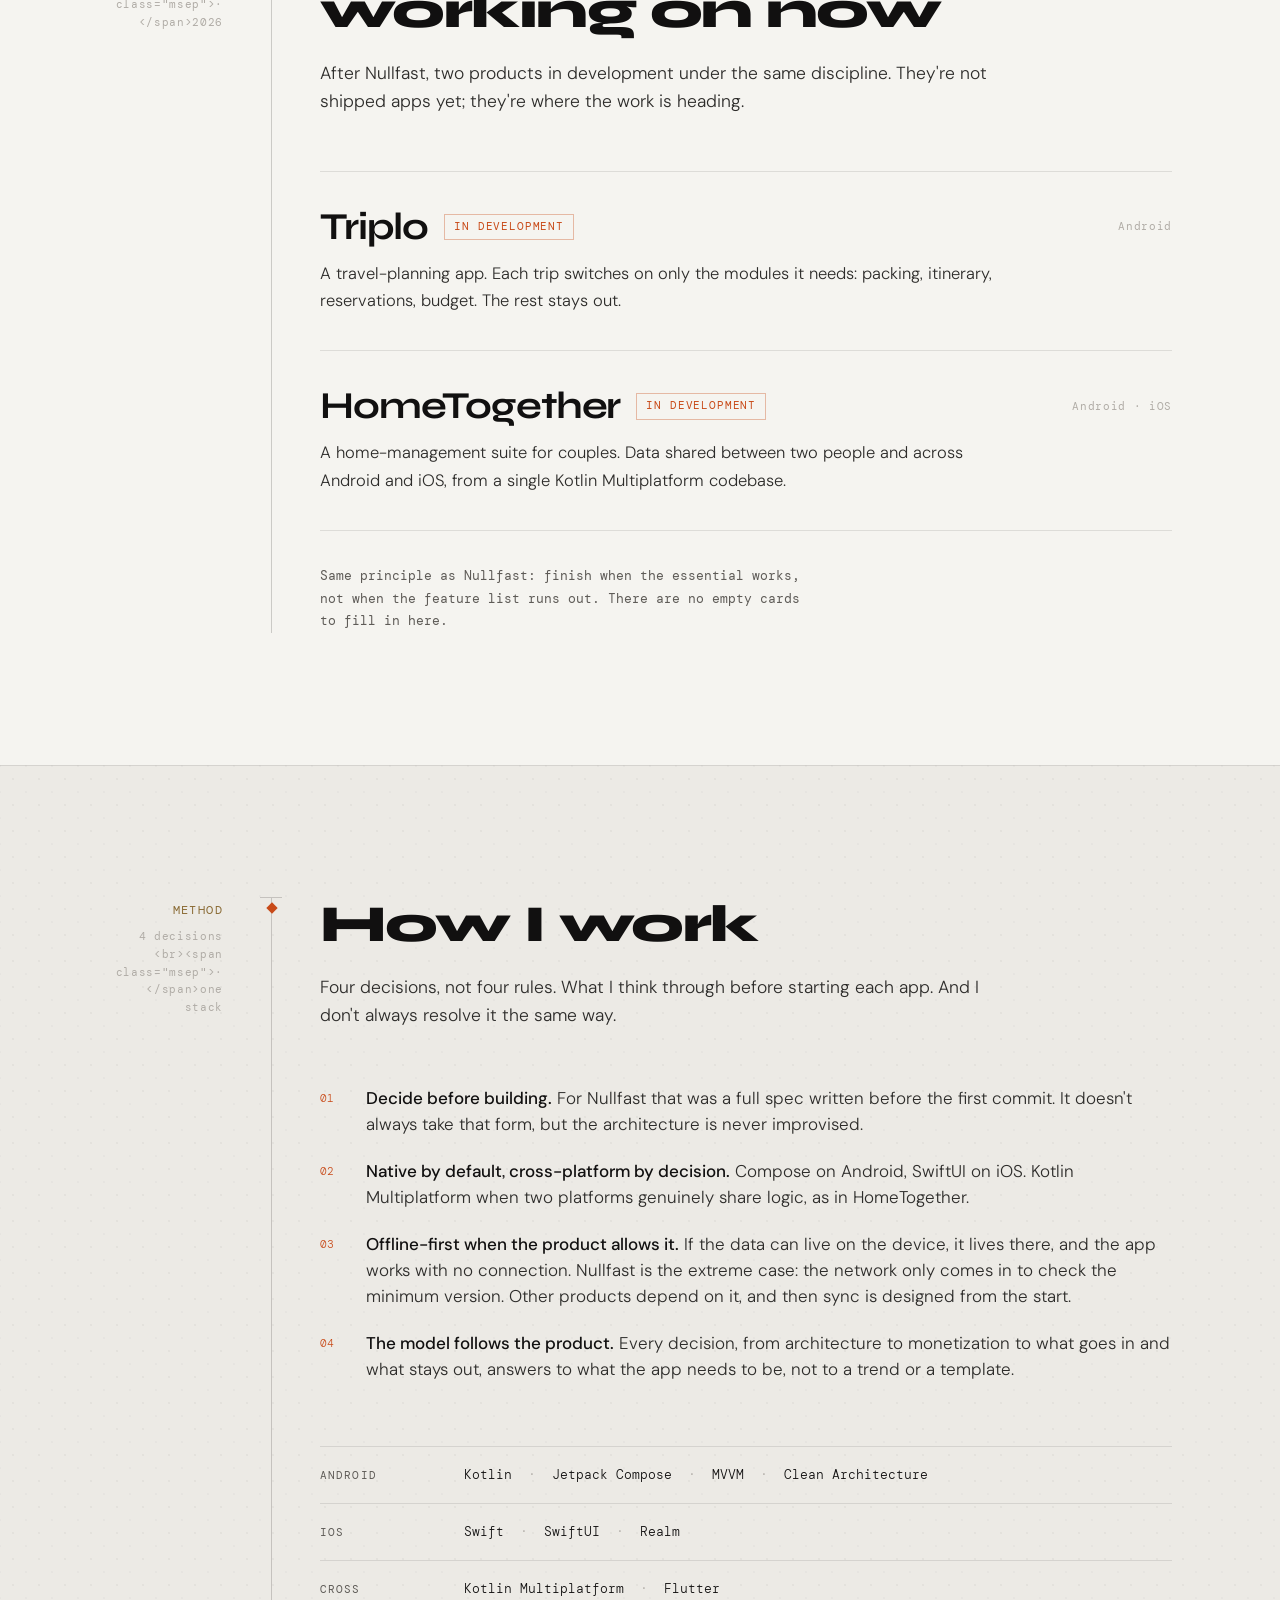
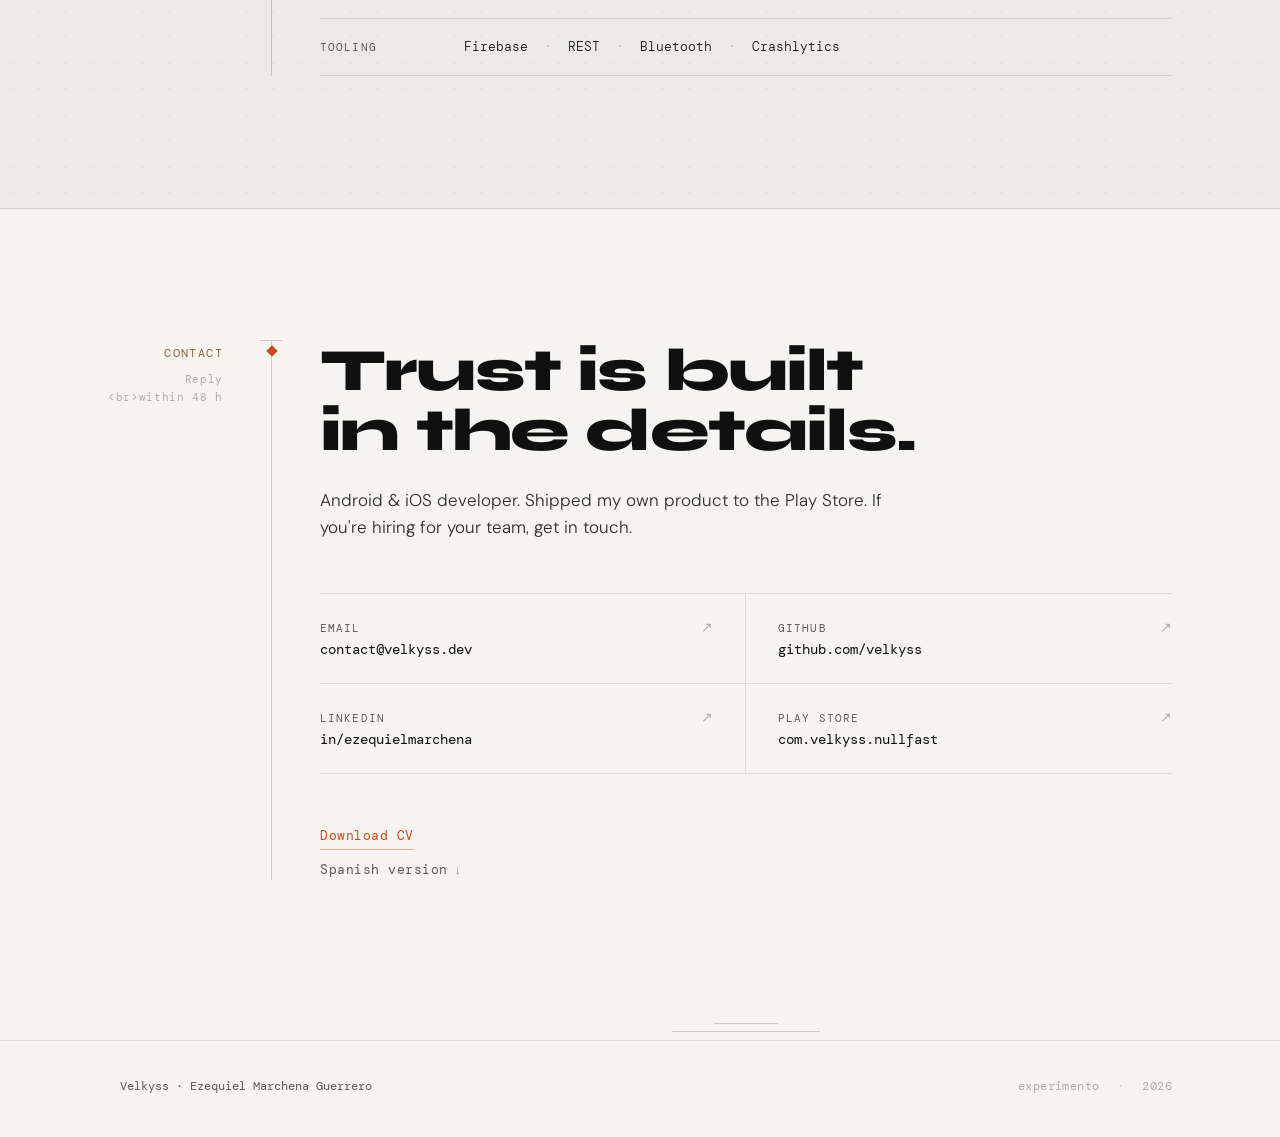
==== commit 8c309933: "fix: corrige palabra destacada en hero" ====
--- a/experiment/index.html
+++ b/experiment/index.html
@@ -73,7 +73,7 @@
 
     <h1 class="hero-statement" data-i18n-html="heroStatement">
       Apps centradas en lo que importa.<br>
-      <span class="soft">Mi</span> <span class="underline">criterio</span> <span class="soft">está en lo que decido</span> no <span class="soft">construir</span>.
+      <span class="soft">Mi</span> <span class="underline">criterio</span> <span class="soft">está en lo que</span> decido <span class="soft">no construir</span>.
     </h1>
 
     <dl class="hero-spec">
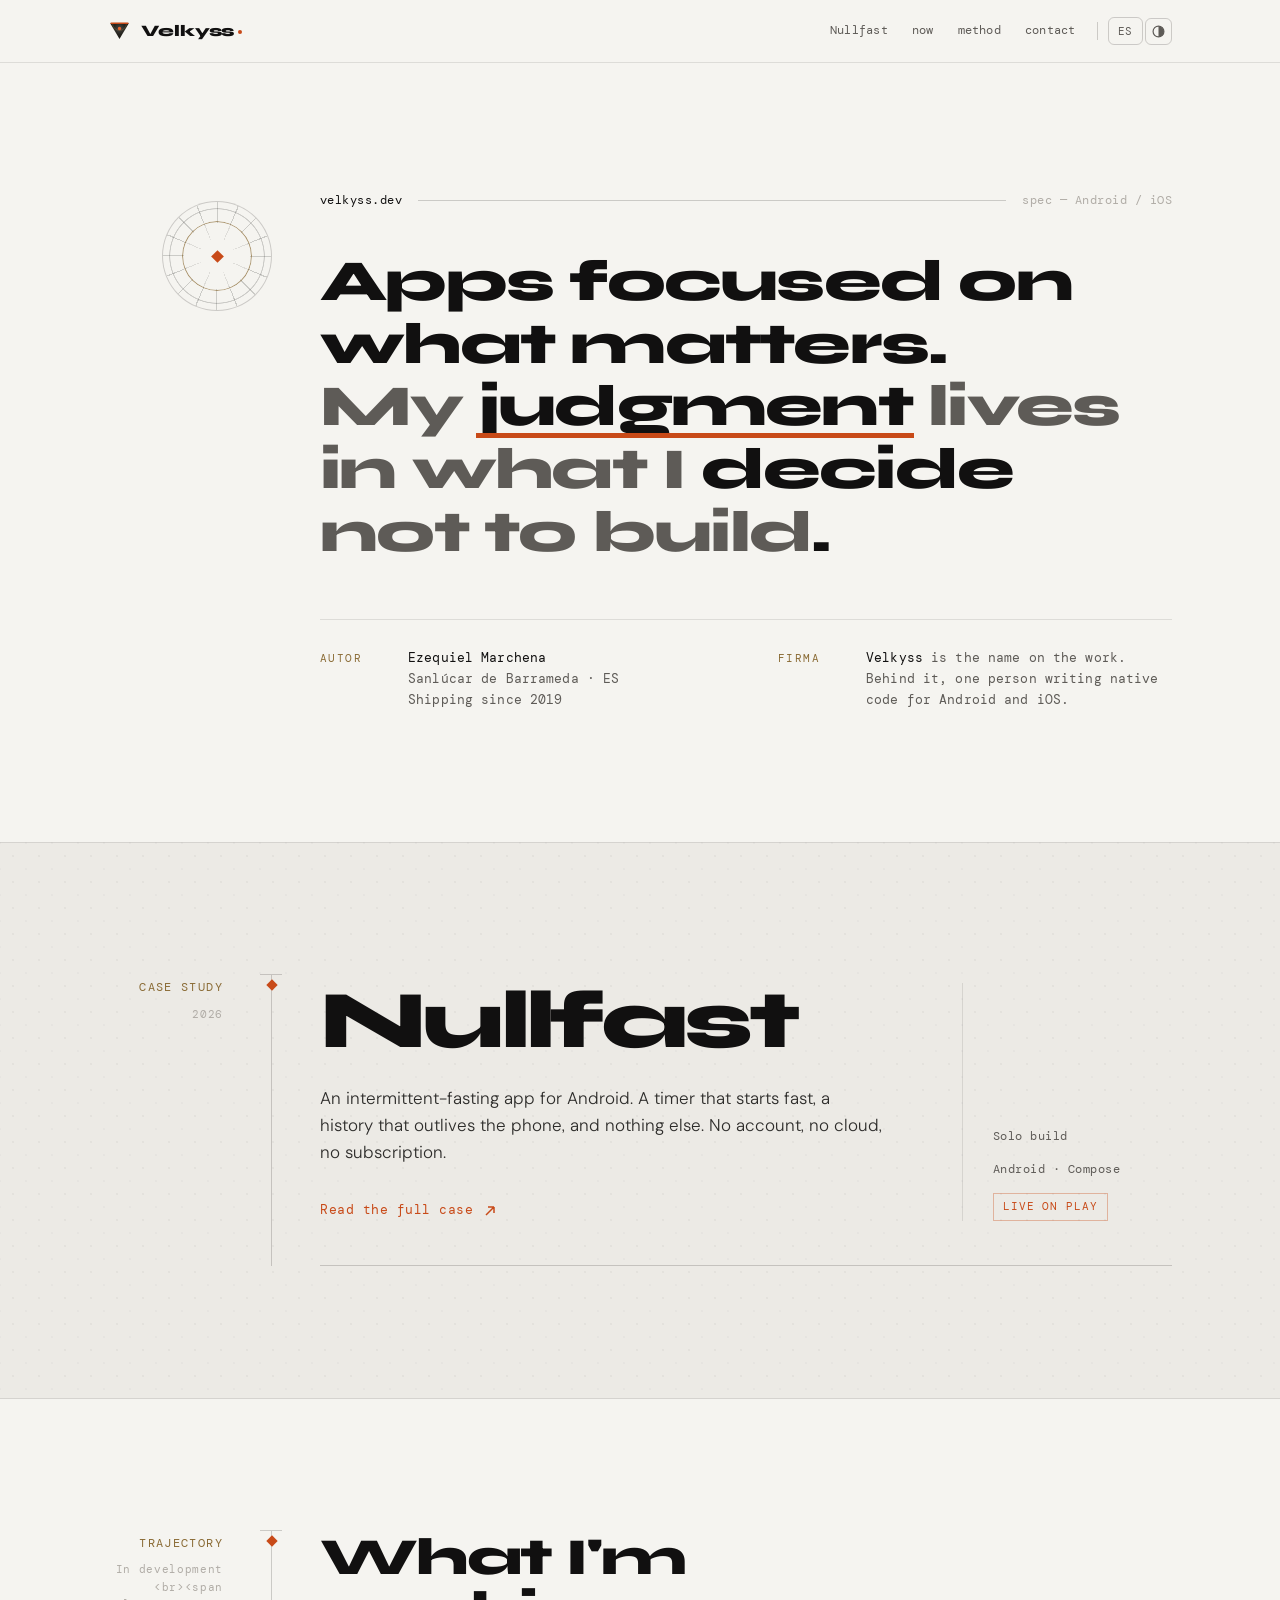
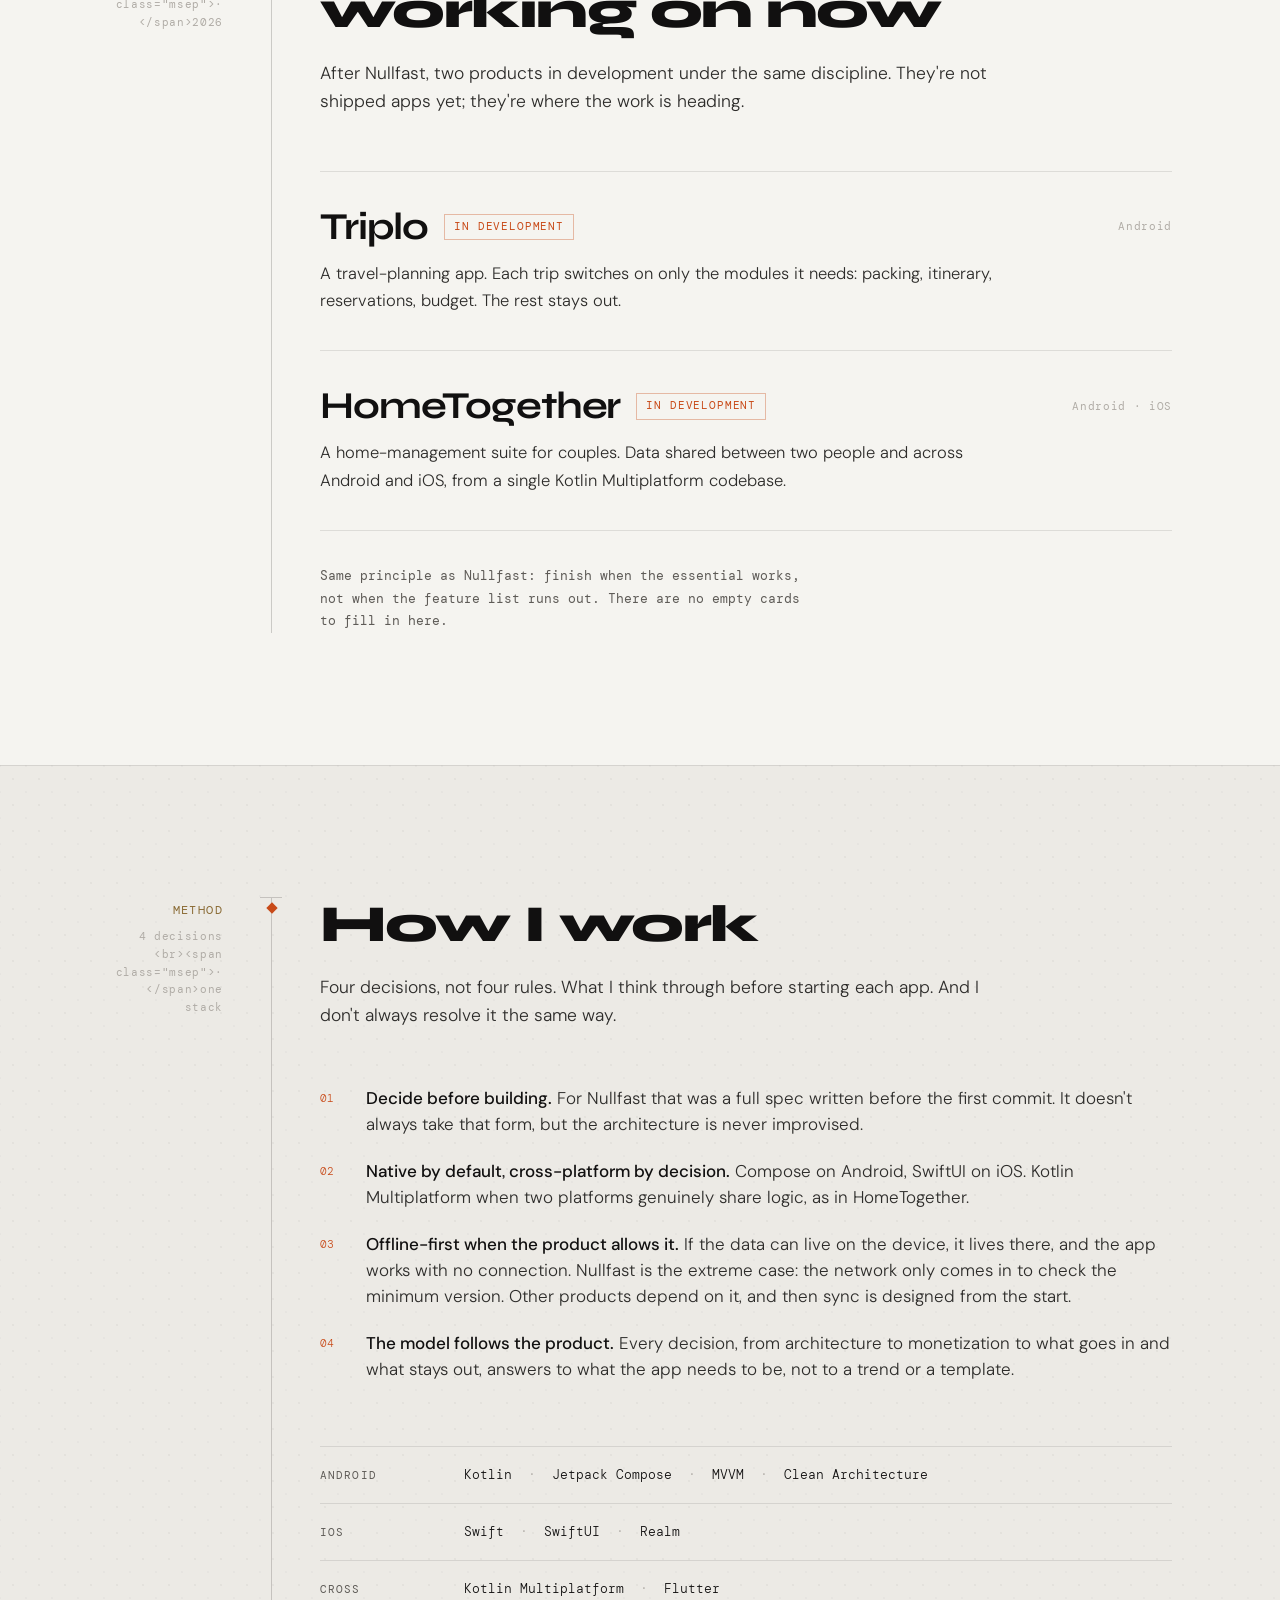
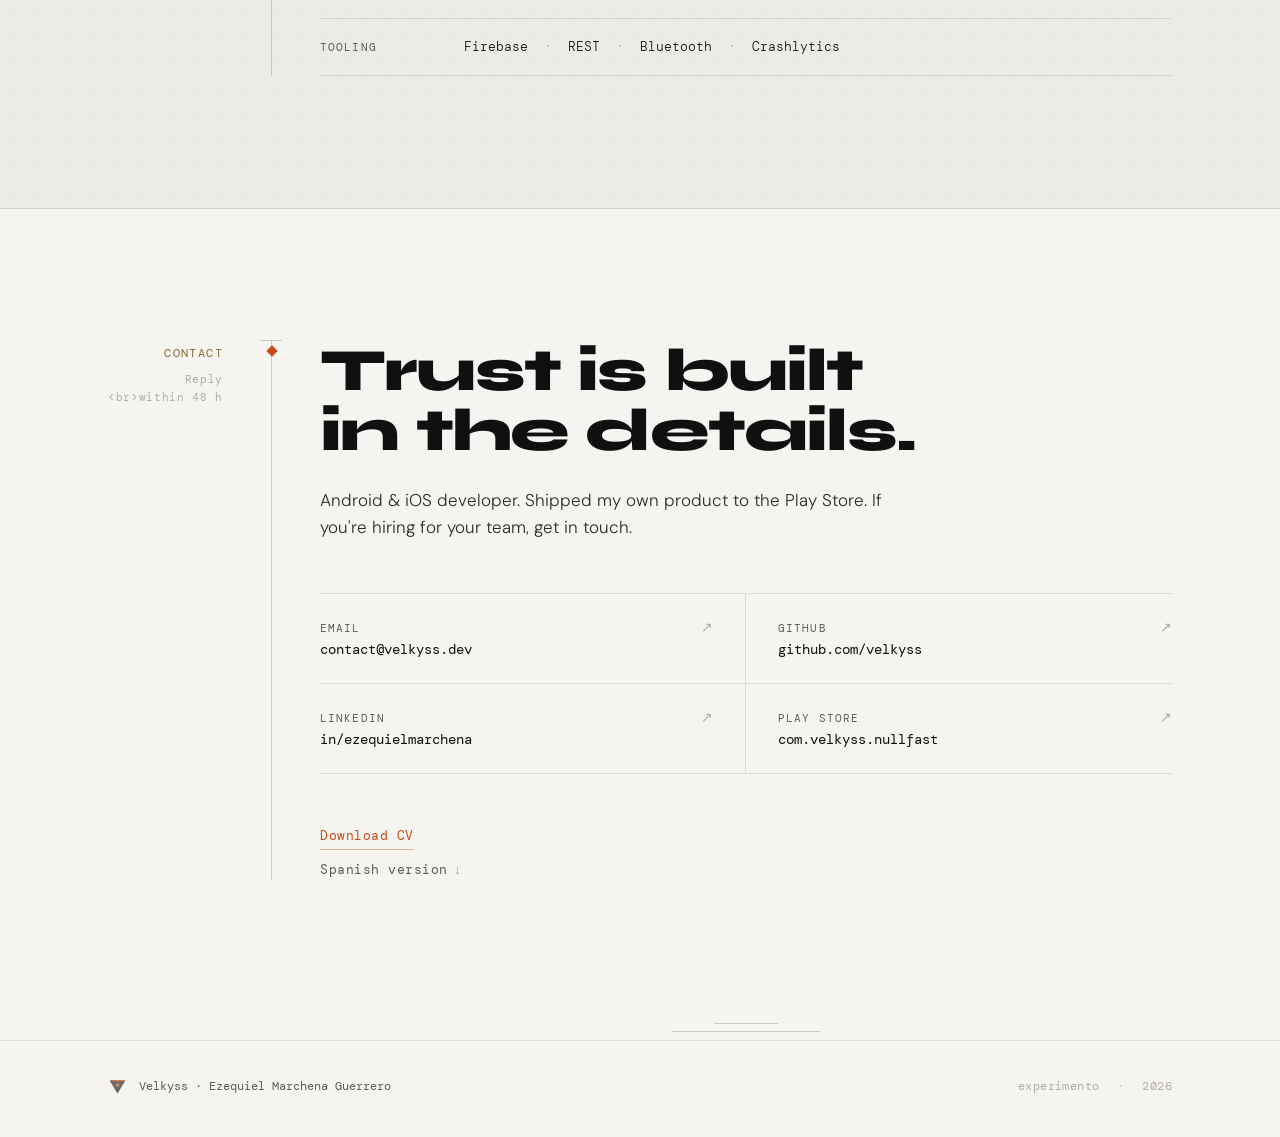
==== commit 57ad1d40: "feat: aligera el logo, añade og-image y mejora contraste/meta - Reemplaza symbol-dark.svg (3,17 MB, " ====
--- a/experiment/index.html
+++ b/experiment/index.html
@@ -8,7 +8,7 @@
 <meta name="robots" content="noindex">
 <meta name="description" content="Experimento de diseño para velkyss.dev — no indexar.">
 
-<link rel="icon" type="image/svg+xml" href="/assets/symbol-dark.svg">
+<link rel="icon" type="image/svg+xml" href="/assets/favicon.svg">
 
 <link rel="preconnect" href="https://fonts.googleapis.com">
 <link rel="preconnect" href="https://fonts.gstatic.com" crossorigin>
@@ -21,7 +21,7 @@
 <nav class="top">
   <div class="container">
     <a class="brand" href="#top" aria-label="Velkyss">
-      <img src="/assets/symbol-dark.svg" alt="">
+      <img src="/assets/symbol.svg" alt="">
       <span>Velkyss<span class="dot"></span></span>
     </a>
 
@@ -274,7 +274,7 @@
 <footer>
   <div class="container">
     <div class="foot-l">
-      <img src="/assets/symbol-dark.svg" alt="">
+      <img src="/assets/symbol.svg" alt="">
       <span>Velkyss · Ezequiel Marchena Guerrero</span>
     </div>
     <div class="foot-r">
